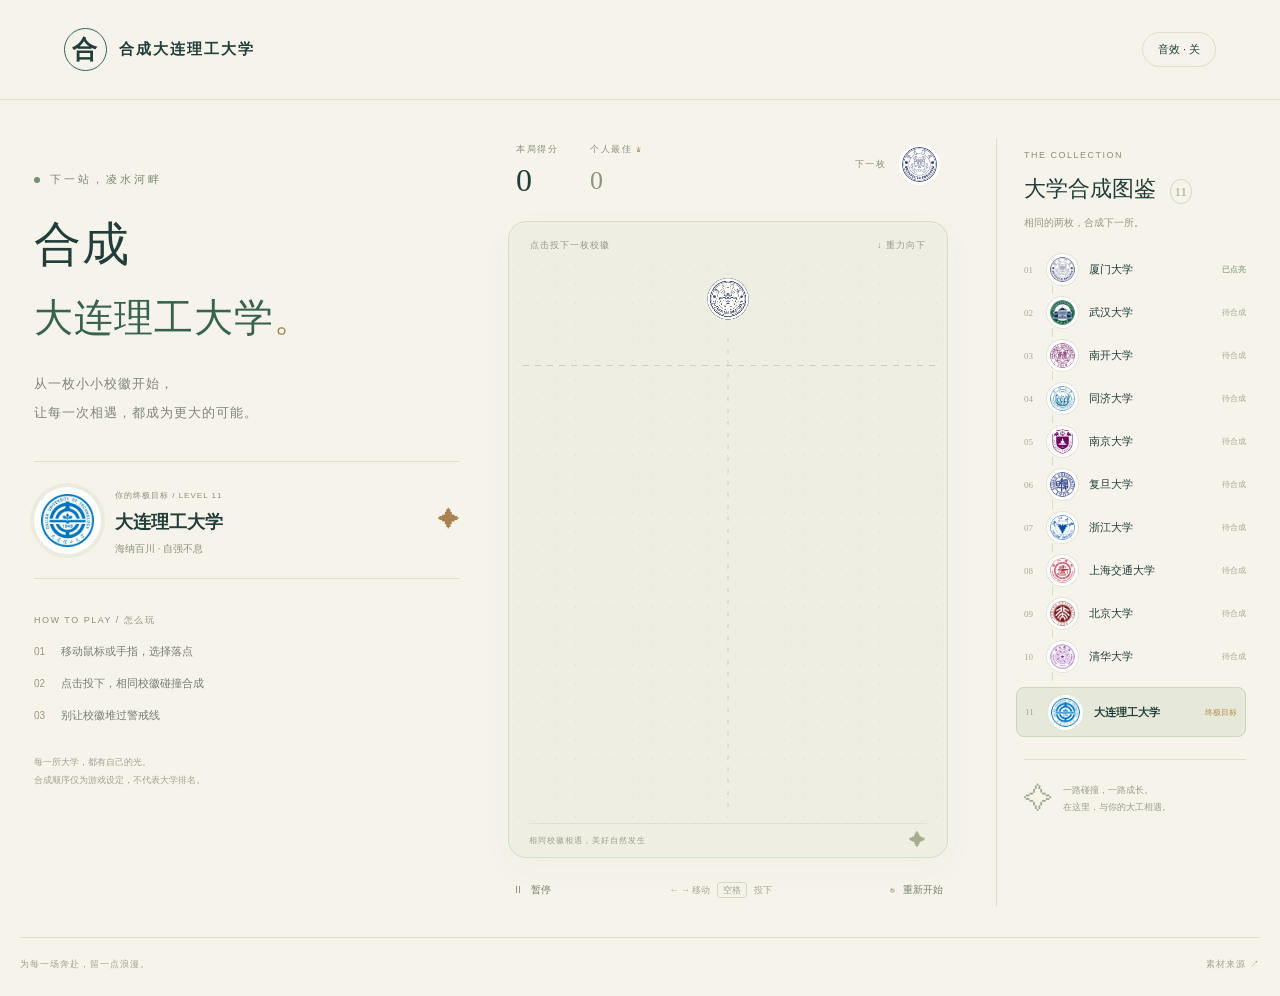
==== index.html @ e16953c5 "Publish high-resolution university merge game" ====
<!doctype html>
<html lang="zh-CN"><head><meta charset="UTF-8"><meta name="viewport" content="width=device-width,initial-scale=1,viewport-fit=cover"><meta name="theme-color" content="#f6f3eb"><title>合成大连理工大学</title><link rel="stylesheet" href="style.css"></head>
<body><header><a class="brand" href="./"><span class="brand-icon">合</span><span>合成大连理工大学</span></a><button id="sound" aria-label="切换音效">音效 · 关</button></header>
<main><section class="intro"><div class="eyebrow"><span></span> 下一站，凌水河畔</div><h1>合成<br><em>大连理工大学</em><span class="title-dot">。</span></h1><p class="lead">从一枚小小校徽开始，<br>让每一次相遇，都成为更大的可能。</p><div class="target"><div class="target-seal"><img src="assets/10.png" alt="大连理工大学校徽"></div><div><span class="micro">你的终极目标 / LEVEL 11</span><h2>大连理工大学</h2><p>海纳百川 · 自强不息</p></div><span class="star">✦</span></div><div class="instructions"><span class="micro">HOW TO PLAY / 怎么玩</span><p><b>01</b><span>移动鼠标或手指，选择落点</span></p><p><b>02</b><span>点击投下，相同校徽碰撞合成</span></p><p><b>03</b><span>别让校徽堆过警戒线</span></p></div><div class="note">每一所大学，都有自己的光。<br>合成顺序仅为游戏设定，不代表大学排名。</div></section>
<section class="game-column"><div class="scorebar"><div><span class="micro">本局得分</span><strong id="score">0</strong></div><div class="best"><span class="micro">个人最佳 <span>♛</span></span><strong id="best">0</strong></div><div class="next"><span class="micro">下一枚</span><img id="next" alt="下一枚校徽"></div></div><div class="board-wrap"><div class="board-label"><span id="status">点击投下一枚校徽</span><span>↓ 重力向下</span></div><div id="game" tabindex="0" role="application" aria-label="校徽合成游戏：左右方向键移动，空格投下，P暂停"></div><div id="overlay" class="overlay" hidden><div><span class="micro" id="overlay-tag">TAKE A BREAK</span><h2 id="overlay-title">休息一下</h2><p id="overlay-text">你的校徽正在原地等你。</p><button id="continue" class="primary">继续游戏 →</button><button id="over-restart">重新开始</button></div></div><div class="board-bottom"><span>相同校徽相遇，美好自然发生</span><span>✦</span></div></div><div class="controls"><button id="pause">Ⅱ <span>暂停</span></button><span class="keyboard">← → 移动 <kbd>空格</kbd> 投下</span><button id="restart">↻ <span>重新开始</span></button></div></section>
<aside class="collection"><div class="collection-head"><span class="micro">THE COLLECTION</span><h2>大学合成图鉴 <span>11</span></h2><p>相同的两枚，合成下一所。</p></div><ol id="levels"></ol><div class="collection-foot"><span>✧</span><p>一路碰撞，一路成长。<br>在这里，与你的大工相遇。</p></div></aside></main><footer><span>为每一场奔赴，留一点浪漫。</span><span><a href="credits.html" target="_blank">素材来源 ↗</a></span></footer><div id="toast" role="status"></div><script src="assets/phaser.min.js"></script><script src="game.js"></script></body></html>
---- style.css ----
@charset "UTF-8";
:root{--paper:#f6f3eb;--ink:#213e3a;--muted:#89918a;--green:#356554;--line:#dedfd3;--gold:#aa8150}*{box-sizing:border-box}body{margin:0;background:var(--paper);color:var(--ink);font-family:"Microsoft YaHei","PingFang SC",sans-serif}button,a{-webkit-tap-highlight-color:transparent}button{cursor:pointer;font:inherit;color:inherit;background:transparent;border:0}button:hover{color:#9b7041}button:focus-visible,a:focus-visible,#game:focus-visible{outline:2px solid var(--green);outline-offset:4px}header{max-width:1440px;margin:auto;height:100px;display:flex;align-items:center;justify-content:space-between;padding:0 5%;border-bottom:1px solid var(--line)}.brand{display:flex;align-items:center;gap:12px;color:inherit;text-decoration:none;font-size:15px;font-weight:700;letter-spacing:2px}.brand-icon{font-family:serif;font-size:25px;border:1px solid var(--green);border-radius:50%;width:43px;height:43px;display:grid;place-items:center}.brand small{display:block;font-size:8px;font-weight:400;letter-spacing:2px;margin-top:6px}.edition{font-size:11px;letter-spacing:2px;color:#7c8479}.edition i{display:inline-block;height:3px;width:3px;background:#a49a7e;margin:0 12px;border-radius:50%}#sound{font-size:11px;border:1px solid var(--line);border-radius:20px;padding:9px 15px}main{max-width:1340px;margin:38px auto 30px;display:grid;grid-template-columns:minmax(260px,1fr) minmax(370px,440px) 250px;gap:48px;padding:0 34px}.intro{padding-top:34px}.eyebrow{font-size:11px;letter-spacing:3px;color:#798675;display:flex;align-items:center;gap:10px}.eyebrow>span{width:6px;height:6px;background:#739173;border-radius:50%}h1{font-family:"STSong","SimSun",serif;font-weight:500;font-size:47px;line-height:1.5;letter-spacing:1px;margin:22px 0 20px;white-space:nowrap}h1 em{font-style:normal;color:#38634c;font-size:39px}.title-dot{color:var(--gold);font-size:36px}.lead{font-size:13px;line-height:2.2;color:#7e857a;letter-spacing:1px}.target{border-block:1px solid var(--line);display:flex;gap:14px;align-items:center;margin-top:34px;padding:22px 0}.target-seal{height:67px;width:67px;background:#fff;border-radius:50%;padding:7px;box-shadow:0 0 0 4px #edeade}.target img{width:100%;height:100%;object-fit:contain}.micro{font-size:9px;letter-spacing:1.5px;color:#889080}.target .micro{font-size:8px;letter-spacing:1px}.target h2{font-family:SimSun,serif;font-size:18px;margin:8px 0}.target p{font-size:10px;color:#89917d;margin:0}.star{color:var(--gold);font-size:22px;margin-left:auto}.instructions{margin-top:30px}.instructions p{display:flex;gap:16px;align-items:center;font-size:11px;color:#777f74;margin:17px 0}.instructions b{font-size:10px;color:#a39a80;font-weight:400}.note{font-size:9px;line-height:2;color:#a0a295;margin-top:30px}.game-column{min-width:0}.scorebar{height:83px;display:flex;align-items:flex-start;padding:0 8px;gap:32px}.scorebar strong{display:block;font-size:32px;font-family:Georgia,serif;font-weight:400;line-height:1.5}.scorebar .best strong{color:#8d9685;font-size:26px;padding-top:5px}.scorebar .best .micro span{color:#b89b63}.next{display:flex;align-items:center;gap:13px;margin-left:auto;padding-top:6px}.next img{width:41px;height:41px;border-radius:50%;background:white;padding:3px}.board-wrap{position:relative;background:#efeee3;border:1px solid #d7dccc;border-radius:18px;box-shadow:0 10px 35px #3c513b08;overflow:hidden}.board-label{display:flex;justify-content:space-between;padding:17px 21px 4px;font-size:9px;color:#959b8a;letter-spacing:1px}#game{width:100%;aspect-ratio:440/570;touch-action:none;background-image:radial-gradient(#bdc7ae60 .7px,transparent .7px);background-size:19px 19px}#game canvas{display:block;width:100%!important;height:100%!important}.board-bottom{height:34px;border-top:1px solid #dfe2d3;display:flex;justify-content:space-between;align-items:center;margin:0 20px;font-size:8px;letter-spacing:1px;color:#98a08b}.board-bottom>span:last-child{font-size:17px;color:#a6ac8e}.controls{display:flex;align-items:center;justify-content:space-between;margin-top:15px;font-size:10px;color:#77816f}.controls button{padding:10px 5px}.controls button>span{margin-left:5px}.keyboard{font-size:9px;color:#a1a692}kbd{font:inherit;border:1px solid #d4d9cb;padding:2px 5px;border-radius:3px;margin:0 4px}.collection{border-left:1px solid var(--line);padding-left:27px;padding-top:6px}.collection-head h2{font-family:SimSun,serif;font-size:22px;font-weight:400;margin:12px 0}.collection-head h2>span{font-family:Georgia,serif;font-size:13px;color:#9fa48f;border:1px solid #d7dacd;border-radius:50%;padding:4px;margin-left:8px}.collection-head p{font-size:10px;color:#919986;margin:0 0 18px}ol{list-style:none;margin:0;padding:0}.level{display:flex;align-items:center;gap:11px;height:43px;position:relative}.level:after{content:"";position:absolute;left:28px;top:37px;width:1px;height:9px;background:#d8ddcf}.level:last-child:after{display:none}.level img{height:31px;width:31px;object-fit:contain;border-radius:50%;padding:3px;background:#fff;box-shadow:0 0 0 1px #e2e4d7}.level .number{font-family:Georgia,serif;font-size:9px;color:#a6ac9b;width:12px}.level .school{font-size:11px;flex:1}.level .badge{font-size:8px;color:#a4aa99}.level.unlocked .badge{color:#6b8d65}.level.final{margin-top:9px;background:#e6e9d9;border:1px solid #cdd4bc;border-radius:8px;height:50px;padding:0 8px;margin-left:-8px}.level.final .school{font-weight:700;font-size:11px}.level.final img{height:35px;width:35px}.level.final .badge{color:#b2914e}.collection-foot{border-top:1px solid var(--line);display:flex;align-items:center;gap:10px;margin-top:22px;padding-top:13px}.collection-foot>span{font-size:29px;color:#9fa98d}.collection-foot p{font-size:9px;color:#9aa18d;line-height:1.9}footer{display:flex;justify-content:space-between;max-width:1240px;margin:20px auto 0;padding:20px 0 25px;border-top:1px solid var(--line);font-size:9px;letter-spacing:1px;color:#a0a492}footer a{color:inherit;margin-left:15px;text-decoration:none}.overlay{position:absolute;inset:0;background:#f4f3eadd;backdrop-filter:blur(6px);z-index:3;display:grid;place-items:center;text-align:center;padding:22px}.overlay[hidden]{display:none}.overlay h2{font-family:SimSun,serif;font-size:29px;font-weight:400}.overlay p{font-size:12px;color:#7f8c76;line-height:2;max-width:270px}.overlay button{display:block;margin:15px auto;font-size:12px;padding:12px 24px}.primary{background:var(--green);color:white;border-radius:6px}.primary:hover{color:white;background:#244f3f}#toast{position:fixed;bottom:32px;left:50%;transform:translate(-50%,20px);padding:12px 22px;background:#234c3fed;color:white;border-radius:30px;font-size:12px;opacity:0;transition:.25s;pointer-events:none;z-index:5}#toast.show{opacity:1;transform:translate(-50%,0)}@media(min-width:1500px){main{margin-top:55px}}@media(max-width:1150px){main{gap:26px;grid-template-columns:1fr minmax(350px,420px) 205px;padding:0 25px}.collection{padding-left:18px}h1{font-size:39px}h1 em{font-size:31px}.target{gap:10px}.target .micro{font-size:7px}.target-seal{width:52px;height:52px}.star{display:none}footer{margin-inline:25px}}@media(max-width:940px){main{grid-template-columns:minmax(240px,1fr) minmax(340px,440px);max-width:850px}.collection{grid-column:1/-1;border-left:0;border-top:1px solid var(--line);padding:25px 0}.collection ol{display:flex;flex-wrap:wrap;gap:10px}.level{width:calc(25% - 10px)}.level:after{display:none}.level.final{margin:0;width:calc(50% - 10px)}.collection-foot{display:none}}@media(max-width:640px){header{height:73px;padding:0 20px}.brand{font-size:12px}.brand small{font-size:6px}.brand-icon{width:34px;height:34px;font-size:20px}.edition{display:none}main{display:flex;flex-direction:column;margin:21px auto;padding:0 18px;gap:26px;max-width:460px}.intro{padding-top:0}.eyebrow{font-size:9px}.intro h1{font-size:28px;line-height:1.5;margin:10px 0 4px}.intro h1 br{display:none}.intro h1 em{font-size:28px}.title-dot{font-size:24px}.lead,.target,.instructions,.note{display:none}.scorebar{height:72px}.board-label{padding-top:13px}#game{aspect-ratio:440/570}.collection{padding-top:22px}.collection-head h2{font-size:21px}.level{width:calc(50% - 6px)}.level.final{width:100%;margin-top:2px}.keyboard{display:none}footer{margin:0 18px;line-height:2;gap:15px;font-size:8px}.controls{margin-top:5px}#toast{width:max-content;max-width:90%;bottom:22px}}
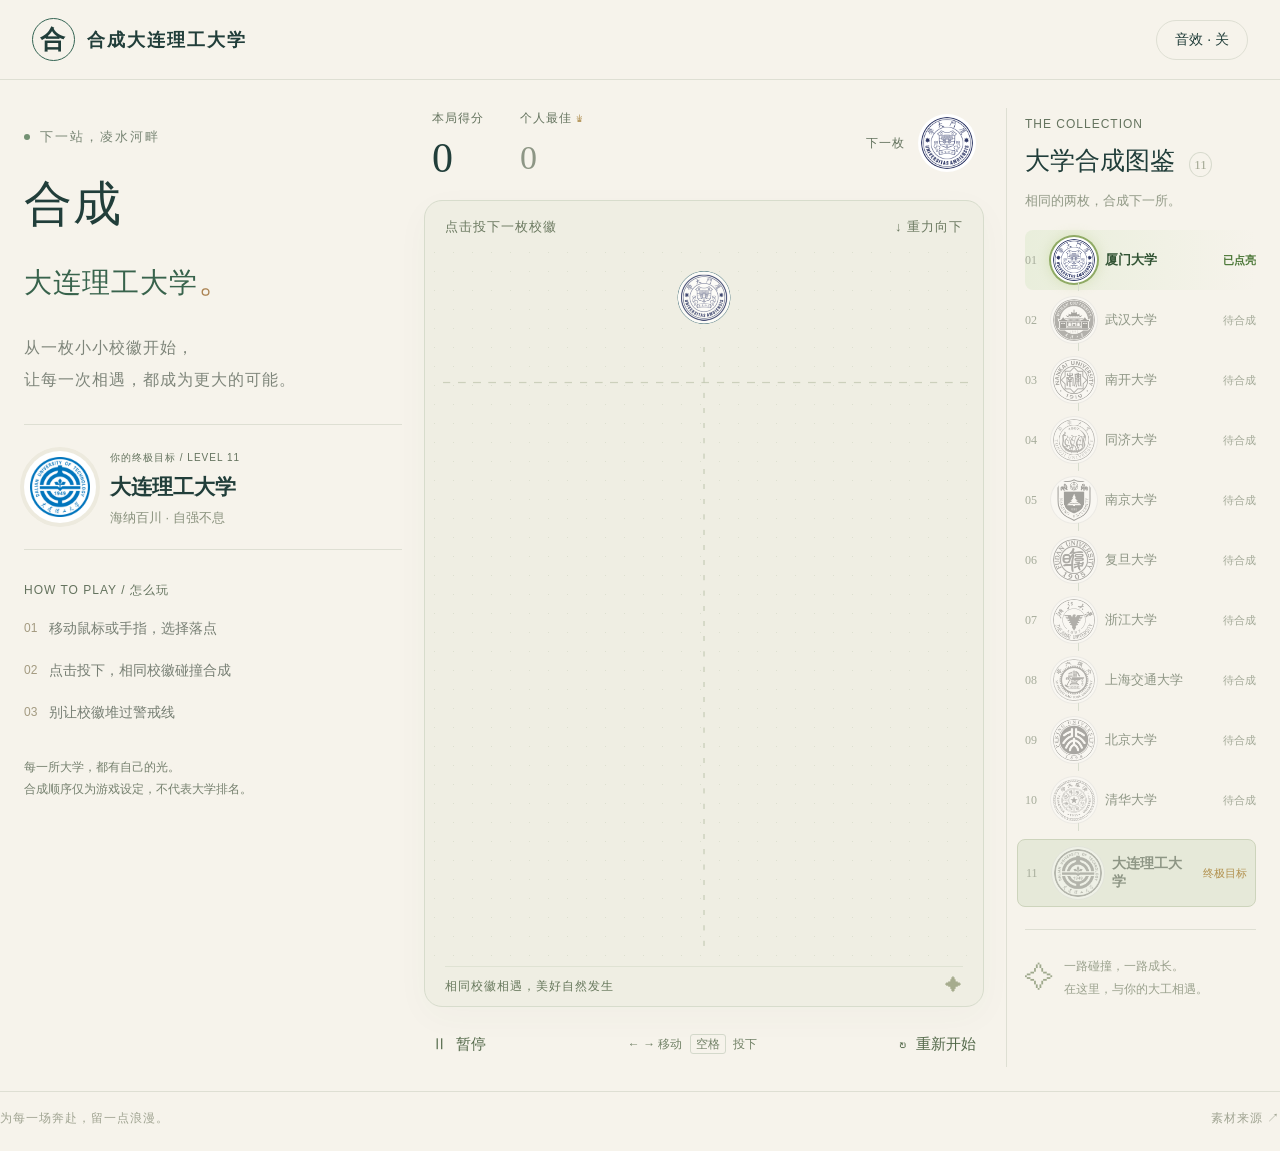
==== commit 0d827a47: "Publish high-resolution university merge game" ====
--- a/index.html
+++ b/index.html
@@ -1,6 +1,6 @@
 <!doctype html>
-<html lang="zh-CN"><head><meta charset="UTF-8"><meta name="viewport" content="width=device-width,initial-scale=1,viewport-fit=cover"><meta name="theme-color" content="#f6f3eb"><title>合成大连理工大学</title><link rel="stylesheet" href="style.css"></head>
+<html lang="zh-CN"><head><meta charset="UTF-8"><meta name="viewport" content="width=device-width,initial-scale=1,viewport-fit=cover"><meta name="theme-color" content="#f6f3eb"><title>合成大连理工大学</title><link rel="stylesheet" href="style.css?v=mobile-2"></head>
 <body><header><a class="brand" href="./"><span class="brand-icon">合</span><span>合成大连理工大学</span></a><button id="sound" aria-label="切换音效">音效 · 关</button></header>
-<main><section class="intro"><div class="eyebrow"><span></span> 下一站，凌水河畔</div><h1>合成<br><em>大连理工大学</em><span class="title-dot">。</span></h1><p class="lead">从一枚小小校徽开始，<br>让每一次相遇，都成为更大的可能。</p><div class="target"><div class="target-seal"><img src="assets/10.png" alt="大连理工大学校徽"></div><div><span class="micro">你的终极目标 / LEVEL 11</span><h2>大连理工大学</h2><p>海纳百川 · 自强不息</p></div><span class="star">✦</span></div><div class="instructions"><span class="micro">HOW TO PLAY / 怎么玩</span><p><b>01</b><span>移动鼠标或手指，选择落点</span></p><p><b>02</b><span>点击投下，相同校徽碰撞合成</span></p><p><b>03</b><span>别让校徽堆过警戒线</span></p></div><div class="note">每一所大学，都有自己的光。<br>合成顺序仅为游戏设定，不代表大学排名。</div></section>
+<main><section class="intro"><div class="eyebrow"><span></span> 下一站，凌水河畔</div><h1>合成<br><em>大连理工大学</em><span class="title-dot">。</span></h1><p class="lead">从一枚小小校徽开始，<br>让每一次相遇，都成为更大的可能。</p><div class="target"><div class="target-seal"><img src="assets/icons/10.webp" alt="大连理工大学校徽"></div><div><span class="micro">你的终极目标 / LEVEL 11</span><h2>大连理工大学</h2><p>海纳百川 · 自强不息</p></div><span class="star">✦</span></div><div class="instructions"><span class="micro">HOW TO PLAY / 怎么玩</span><p><b>01</b><span>移动鼠标或手指，选择落点</span></p><p><b>02</b><span>点击投下，相同校徽碰撞合成</span></p><p><b>03</b><span>别让校徽堆过警戒线</span></p></div><div class="note">每一所大学，都有自己的光。<br>合成顺序仅为游戏设定，不代表大学排名。</div></section>
 <section class="game-column"><div class="scorebar"><div><span class="micro">本局得分</span><strong id="score">0</strong></div><div class="best"><span class="micro">个人最佳 <span>♛</span></span><strong id="best">0</strong></div><div class="next"><span class="micro">下一枚</span><img id="next" alt="下一枚校徽"></div></div><div class="board-wrap"><div class="board-label"><span id="status">点击投下一枚校徽</span><span>↓ 重力向下</span></div><div id="game" tabindex="0" role="application" aria-label="校徽合成游戏：左右方向键移动，空格投下，P暂停"></div><div id="overlay" class="overlay" hidden><div><span class="micro" id="overlay-tag">TAKE A BREAK</span><h2 id="overlay-title">休息一下</h2><p id="overlay-text">你的校徽正在原地等你。</p><button id="continue" class="primary">继续游戏 →</button><button id="over-restart">重新开始</button></div></div><div class="board-bottom"><span>相同校徽相遇，美好自然发生</span><span>✦</span></div></div><div class="controls"><button id="pause">Ⅱ <span>暂停</span></button><span class="keyboard">← → 移动 <kbd>空格</kbd> 投下</span><button id="restart">↻ <span>重新开始</span></button></div></section>
-<aside class="collection"><div class="collection-head"><span class="micro">THE COLLECTION</span><h2>大学合成图鉴 <span>11</span></h2><p>相同的两枚，合成下一所。</p></div><ol id="levels"></ol><div class="collection-foot"><span>✧</span><p>一路碰撞，一路成长。<br>在这里，与你的大工相遇。</p></div></aside></main><footer><span>为每一场奔赴，留一点浪漫。</span><span><a href="credits.html" target="_blank">素材来源 ↗</a></span></footer><div id="toast" role="status"></div><script src="assets/phaser.min.js"></script><script src="game.js"></script></body></html>
+<aside class="collection"><div class="collection-head"><span class="micro">THE COLLECTION</span><h2>大学合成图鉴 <span>11</span></h2><p>相同的两枚，合成下一所。</p></div><ol id="levels"></ol><div class="collection-foot"><span>✧</span><p>一路碰撞，一路成长。<br>在这里，与你的大工相遇。</p></div></aside></main><footer><span>为每一场奔赴，留一点浪漫。</span><span><a href="credits.html" target="_blank">素材来源 ↗</a></span></footer><div id="toast" role="status"></div><script src="assets/phaser.min.js"></script><script src="platform.js?v=mobile-2"></script><script src="game.js?v=mobile-2"></script></body></html>
--- a/style.css
+++ b/style.css
@@ -1,2 +1,65 @@
 @charset "UTF-8";
 :root{--paper:#f6f3eb;--ink:#213e3a;--muted:#89918a;--green:#356554;--line:#dedfd3;--gold:#aa8150}*{box-sizing:border-box}body{margin:0;background:var(--paper);color:var(--ink);font-family:"Microsoft YaHei","PingFang SC",sans-serif}button,a{-webkit-tap-highlight-color:transparent}button{cursor:pointer;font:inherit;color:inherit;background:transparent;border:0}button:hover{color:#9b7041}button:focus-visible,a:focus-visible,#game:focus-visible{outline:2px solid var(--green);outline-offset:4px}header{max-width:1440px;margin:auto;height:100px;display:flex;align-items:center;justify-content:space-between;padding:0 5%;border-bottom:1px solid var(--line)}.brand{display:flex;align-items:center;gap:12px;color:inherit;text-decoration:none;font-size:15px;font-weight:700;letter-spacing:2px}.brand-icon{font-family:serif;font-size:25px;border:1px solid var(--green);border-radius:50%;width:43px;height:43px;display:grid;place-items:center}.brand small{display:block;font-size:8px;font-weight:400;letter-spacing:2px;margin-top:6px}.edition{font-size:11px;letter-spacing:2px;color:#7c8479}.edition i{display:inline-block;height:3px;width:3px;background:#a49a7e;margin:0 12px;border-radius:50%}#sound{font-size:11px;border:1px solid var(--line);border-radius:20px;padding:9px 15px}main{max-width:1340px;margin:38px auto 30px;display:grid;grid-template-columns:minmax(260px,1fr) minmax(370px,440px) 250px;gap:48px;padding:0 34px}.intro{padding-top:34px}.eyebrow{font-size:11px;letter-spacing:3px;color:#798675;display:flex;align-items:center;gap:10px}.eyebrow>span{width:6px;height:6px;background:#739173;border-radius:50%}h1{font-family:"STSong","SimSun",serif;font-weight:500;font-size:47px;line-height:1.5;letter-spacing:1px;margin:22px 0 20px;white-space:nowrap}h1 em{font-style:normal;color:#38634c;font-size:39px}.title-dot{color:var(--gold);font-size:36px}.lead{font-size:13px;line-height:2.2;color:#7e857a;letter-spacing:1px}.target{border-block:1px solid var(--line);display:flex;gap:14px;align-items:center;margin-top:34px;padding:22px 0}.target-seal{height:67px;width:67px;background:#fff;border-radius:50%;padding:7px;box-shadow:0 0 0 4px #edeade}.target img{width:100%;height:100%;object-fit:contain}.micro{font-size:9px;letter-spacing:1.5px;color:#889080}.target .micro{font-size:8px;letter-spacing:1px}.target h2{font-family:SimSun,serif;font-size:18px;margin:8px 0}.target p{font-size:10px;color:#89917d;margin:0}.star{color:var(--gold);font-size:22px;margin-left:auto}.instructions{margin-top:30px}.instructions p{display:flex;gap:16px;align-items:center;font-size:11px;color:#777f74;margin:17px 0}.instructions b{font-size:10px;color:#a39a80;font-weight:400}.note{font-size:9px;line-height:2;color:#a0a295;margin-top:30px}.game-column{min-width:0}.scorebar{height:83px;display:flex;align-items:flex-start;padding:0 8px;gap:32px}.scorebar strong{display:block;font-size:32px;font-family:Georgia,serif;font-weight:400;line-height:1.5}.scorebar .best strong{color:#8d9685;font-size:26px;padding-top:5px}.scorebar .best .micro span{color:#b89b63}.next{display:flex;align-items:center;gap:13px;margin-left:auto;padding-top:6px}.next img{width:41px;height:41px;border-radius:50%;background:white;padding:3px}.board-wrap{position:relative;background:#efeee3;border:1px solid #d7dccc;border-radius:18px;box-shadow:0 10px 35px #3c513b08;overflow:hidden}.board-label{display:flex;justify-content:space-between;padding:17px 21px 4px;font-size:9px;color:#959b8a;letter-spacing:1px}#game{width:100%;aspect-ratio:440/570;touch-action:none;background-image:radial-gradient(#bdc7ae60 .7px,transparent .7px);background-size:19px 19px}#game canvas{display:block;width:100%!important;height:100%!important}.board-bottom{height:34px;border-top:1px solid #dfe2d3;display:flex;justify-content:space-between;align-items:center;margin:0 20px;font-size:8px;letter-spacing:1px;color:#98a08b}.board-bottom>span:last-child{font-size:17px;color:#a6ac8e}.controls{display:flex;align-items:center;justify-content:space-between;margin-top:15px;font-size:10px;color:#77816f}.controls button{padding:10px 5px}.controls button>span{margin-left:5px}.keyboard{font-size:9px;color:#a1a692}kbd{font:inherit;border:1px solid #d4d9cb;padding:2px 5px;border-radius:3px;margin:0 4px}.collection{border-left:1px solid var(--line);padding-left:27px;padding-top:6px}.collection-head h2{font-family:SimSun,serif;font-size:22px;font-weight:400;margin:12px 0}.collection-head h2>span{font-family:Georgia,serif;font-size:13px;color:#9fa48f;border:1px solid #d7dacd;border-radius:50%;padding:4px;margin-left:8px}.collection-head p{font-size:10px;color:#919986;margin:0 0 18px}ol{list-style:none;margin:0;padding:0}.level{display:flex;align-items:center;gap:11px;height:43px;position:relative}.level:after{content:"";position:absolute;left:28px;top:37px;width:1px;height:9px;background:#d8ddcf}.level:last-child:after{display:none}.level img{height:31px;width:31px;object-fit:contain;border-radius:50%;padding:3px;background:#fff;box-shadow:0 0 0 1px #e2e4d7}.level .number{font-family:Georgia,serif;font-size:9px;color:#a6ac9b;width:12px}.level .school{font-size:11px;flex:1}.level .badge{font-size:8px;color:#a4aa99}.level.unlocked .badge{color:#6b8d65}.level.final{margin-top:9px;background:#e6e9d9;border:1px solid #cdd4bc;border-radius:8px;height:50px;padding:0 8px;margin-left:-8px}.level.final .school{font-weight:700;font-size:11px}.level.final img{height:35px;width:35px}.level.final .badge{color:#b2914e}.collection-foot{border-top:1px solid var(--line);display:flex;align-items:center;gap:10px;margin-top:22px;padding-top:13px}.collection-foot>span{font-size:29px;color:#9fa98d}.collection-foot p{font-size:9px;color:#9aa18d;line-height:1.9}footer{display:flex;justify-content:space-between;max-width:1240px;margin:20px auto 0;padding:20px 0 25px;border-top:1px solid var(--line);font-size:9px;letter-spacing:1px;color:#a0a492}footer a{color:inherit;margin-left:15px;text-decoration:none}.overlay{position:absolute;inset:0;background:#f4f3eadd;backdrop-filter:blur(6px);z-index:3;display:grid;place-items:center;text-align:center;padding:22px}.overlay[hidden]{display:none}.overlay h2{font-family:SimSun,serif;font-size:29px;font-weight:400}.overlay p{font-size:12px;color:#7f8c76;line-height:2;max-width:270px}.overlay button{display:block;margin:15px auto;font-size:12px;padding:12px 24px}.primary{background:var(--green);color:white;border-radius:6px}.primary:hover{color:white;background:#244f3f}#toast{position:fixed;bottom:32px;left:50%;transform:translate(-50%,20px);padding:12px 22px;background:#234c3fed;color:white;border-radius:30px;font-size:12px;opacity:0;transition:.25s;pointer-events:none;z-index:5}#toast.show{opacity:1;transform:translate(-50%,0)}@media(min-width:1500px){main{margin-top:55px}}@media(max-width:1150px){main{gap:26px;grid-template-columns:1fr minmax(350px,420px) 205px;padding:0 25px}.collection{padding-left:18px}h1{font-size:39px}h1 em{font-size:31px}.target{gap:10px}.target .micro{font-size:7px}.target-seal{width:52px;height:52px}.star{display:none}footer{margin-inline:25px}}@media(max-width:940px){main{grid-template-columns:minmax(240px,1fr) minmax(340px,440px);max-width:850px}.collection{grid-column:1/-1;border-left:0;border-top:1px solid var(--line);padding:25px 0}.collection ol{display:flex;flex-wrap:wrap;gap:10px}.level{width:calc(25% - 10px)}.level:after{display:none}.level.final{margin:0;width:calc(50% - 10px)}.collection-foot{display:none}}@media(max-width:640px){header{height:73px;padding:0 20px}.brand{font-size:12px}.brand small{font-size:6px}.brand-icon{width:34px;height:34px;font-size:20px}.edition{display:none}main{display:flex;flex-direction:column;margin:21px auto;padding:0 18px;gap:26px;max-width:460px}.intro{padding-top:0}.eyebrow{font-size:9px}.intro h1{font-size:28px;line-height:1.5;margin:10px 0 4px}.intro h1 br{display:none}.intro h1 em{font-size:28px}.title-dot{font-size:24px}.lead,.target,.instructions,.note{display:none}.scorebar{height:72px}.board-label{padding-top:13px}#game{aspect-ratio:440/570}.collection{padding-top:22px}.collection-head h2{font-size:21px}.level{width:calc(50% - 6px)}.level.final{width:100%;margin-top:2px}.keyboard{display:none}footer{margin:0 18px;line-height:2;gap:15px;font-size:8px}.controls{margin-top:5px}#toast{width:max-content;max-width:90%;bottom:22px}}
+
+/* Larger, more legible game UI. Physics remains in the same logical coordinates. */
+header{max-width:1640px;height:80px;padding:0 32px}
+.brand{font-size:18px}#sound{font-size:14px;padding:10px 18px}
+main{max-width:1640px;margin:28px auto 24px;padding:0 32px;gap:32px;grid-template-columns:minmax(230px,1fr) minmax(480px,640px) minmax(260px,300px)}
+.intro{padding-top:20px}.eyebrow{font-size:13px;letter-spacing:2px}
+h1{font-size:48px;line-height:1.5}h1 em{font-size:clamp(28px,2.7vw,42px)}
+.lead{font-size:16px;line-height:2}.micro{font-size:12px;letter-spacing:1px;color:#64735e}
+.target{gap:14px;margin-top:28px}.target-seal{width:88px;height:88px;min-width:72px;padding:6px}.target h2{font-size:21px}.target .micro{font-size:10px}.target p{font-size:13px}.star{display:none}
+.instructions p{font-size:14px;line-height:1.8;gap:12px}.instructions b{font-size:12px}.note{font-size:12px;line-height:1.9;color:#75806e}
+.scorebar{height:92px;gap:36px}.scorebar strong{font-size:42px}.scorebar .best strong{font-size:34px}.next img{width:58px;height:58px;padding:3px}
+.board-label{font-size:13px;padding:17px 20px 7px;color:#6c7a61}.board-bottom{font-size:12px;height:40px;color:#68795d}
+.controls{font-size:15px;color:#526849}.controls button{padding:13px 8px}.keyboard{font-size:12px;color:#728267}
+.collection{padding-left:24px}.collection-head h2{font-size:25px}.collection-head p{font-size:13px;line-height:1.8}
+.level{height:60px;gap:12px}.level img{width:46px;height:46px;padding:2px;flex-shrink:0}.level .school{font-size:14px}.level .number{font-size:12px;width:18px}.level .badge{font-size:11px;white-space:nowrap}.level:after{left:53px;top:53px;height:8px}
+.level.final{height:68px}.level.final img{width:52px;height:52px}.level.final .school{font-size:14px}.collection-foot p{font-size:12px}
+footer{max-width:1576px;margin-inline:auto;font-size:12px;padding:18px 0 24px}.overlay h2{font-size:34px}.overlay p{font-size:16px;max-width:350px}.overlay button{font-size:16px}.overlay .micro{font-size:12px}
+@media(min-width:1600px){main{gap:40px;padding-inline:40px}h1 em{font-size:43px}}
+@media(min-width:1100px) and (max-width:1290px){main{padding-inline:24px;gap:22px;grid-template-columns:minmax(215px,1fr) minmax(460px,560px) 250px}.collection{padding-left:18px}.target{flex-wrap:wrap}.target-seal{width:72px;height:72px}h1 em{font-size:28px}.level .school{font-size:13px}.level{gap:8px}}
+@media(min-width:641px) and (max-width:1099px){main{max-width:980px;padding:0 26px;grid-template-columns:minmax(360px,640px) 260px;gap:24px}.intro{grid-column:1/-1;padding:0}.intro h1{font-size:32px;margin:8px 0}.intro h1 br{display:none}.intro h1 em{font-size:32px}.intro .lead,.intro .target,.intro .instructions,.intro .note{display:none}.collection{grid-column:auto;border-top:0;border-left:1px solid var(--line);padding:8px 0 0 20px}.collection ol{display:block}.level,.level.final{width:100%}.level:after{display:block}.collection-foot{display:flex}.scorebar{height:82px}}
+@media(min-width:641px) and (max-width:800px){main{max-width:670px;display:flex;flex-direction:column;padding:0 24px}.collection{border-left:0;border-top:1px solid var(--line);padding:24px 0}.collection ol{display:grid;grid-template-columns:1fr 1fr;gap:4px 22px}.level:after{display:none}.level.final{grid-column:1/-1}.game-column{width:100%}}
+@media(max-width:640px){header{height:70px;padding:0 18px}.brand{font-size:15px;letter-spacing:0}#sound{font-size:12px;padding:8px 12px}main{display:flex;max-width:520px;padding:0 14px;margin-top:20px;gap:24px}.intro{padding:0}.intro h1,.intro h1 em{font-size:27px}.eyebrow{font-size:11px}.scorebar{height:82px;gap:26px}.micro{font-size:11px}.scorebar strong{font-size:37px}.scorebar .best strong{font-size:30px}.next{gap:10px}.next img{width:48px;height:48px}.board-label{font-size:11px;padding:15px 15px 7px}.board-bottom{font-size:10px;margin:0 14px;height:34px}.controls{font-size:14px}.collection{padding:22px 0 0}.collection ol{display:grid;grid-template-columns:1fr 1fr;gap:2px 16px}.level{width:100%;height:58px;gap:8px}.level img{width:43px;height:43px}.level .school{font-size:12px}.level .number{font-size:10px;width:14px}.level .badge{display:none}.level.final{grid-column:1/-1;width:100%;margin:5px 0 0}.level.final .badge{display:block}.level:after{display:none}.collection-foot{display:none}footer{margin:0 18px;font-size:10px}.overlay h2{font-size:28px}.overlay p{font-size:14px}}
+
+/* Collection discovery: locked seals are grey; unlocked seals stay in full colour. */
+.level img{transition:filter .35s ease,opacity .35s ease,box-shadow .35s ease}
+.level:not(.unlocked) img{filter:grayscale(1);opacity:.38;box-shadow:0 0 0 1px #d9ddcf}
+.level:not(.unlocked) .school{color:#8e9685}
+.level.unlocked{border-radius:8px;background:linear-gradient(90deg,#dce9cc80,transparent)}
+.level.unlocked img{filter:none;opacity:1;box-shadow:0 0 0 2px #8faa65,0 0 14px #a9c76b70;animation:seal-unlock .75s ease-out}
+.level.unlocked .school{color:#315333;font-weight:600}
+.level.unlocked .badge{color:#4c7838;font-weight:600}
+.level.final.unlocked{background:#e5eccf;border-color:#a6b46e}
+.level.final.unlocked img{box-shadow:0 0 0 2px #bd9c40,0 0 20px #d9ba5d90}
+@keyframes seal-unlock{0%{transform:scale(.88);filter:grayscale(1);box-shadow:0 0 0 1px #d9ddcf}45%{transform:scale(1.16);filter:none;box-shadow:0 0 0 5px #a7c76c60,0 0 24px #a7c76caa}100%{transform:scale(1)}}
+@media(prefers-reduced-motion:reduce){.level img{transition:none}.level.unlocked img{animation:none}}
+
+/* Padding ratio fallback also supports older embedded browser engines. */
+#game{position:relative;height:0;aspect-ratio:auto;padding-bottom:129.545455%}
+#game canvas{position:absolute;inset:0}
+.mobile-device header{height:58px;padding-inline:14px;padding-top:env(safe-area-inset-top,0px)}
+.mobile-device main{display:flex;flex-direction:column;max-width:680px;margin:8px auto 20px;padding:0 12px;gap:18px}
+.mobile-device .intro{display:none}
+.mobile-device .game-column{width:100%;max-width:var(--mobile-board-width,100%);align-self:center}
+.mobile-device .scorebar{height:64px;gap:20px;align-items:flex-start}
+.mobile-device .scorebar strong{font-size:30px;line-height:1.3}.mobile-device .scorebar .best strong{font-size:26px;padding-top:1px}
+.mobile-device .next{padding-top:0;gap:8px}.mobile-device .next img{width:43px;height:43px}
+.mobile-device .board-label{font-size:10px;padding:10px 12px 6px}
+.mobile-device .board-bottom{display:none}
+.mobile-device .board-wrap{border-radius:12px;box-shadow:none}
+.mobile-device .controls{margin-top:3px;font-size:13px}.mobile-device .controls button{min-height:44px;padding:10px}
+.mobile-device .keyboard{display:none}
+.mobile-device .collection{width:100%;border-left:0;border-top:1px solid var(--line);padding:18px 0 0;grid-column:auto}
+.mobile-device .collection ol{display:grid;grid-template-columns:1fr 1fr;gap:2px 12px}
+.mobile-device .level{width:100%;height:56px;gap:8px}.mobile-device .level:after{display:none}
+.mobile-device .level .school{font-size:12px}.mobile-device .level .badge{display:none}.mobile-device .level.final .badge{display:block}
+.mobile-device .level img{width:42px;height:42px;transition:none}
+.mobile-device .level.unlocked img{animation:mobile-unlock .35s ease-out;box-shadow:0 0 0 2px #8faa65}
+.mobile-device .level.final{grid-column:1/-1;margin:4px 0 0}.mobile-device .level.final img{box-shadow:0 0 0 2px #bd9c40}
+.mobile-device .collection-foot{display:none}.mobile-device footer{padding-bottom:max(18px,env(safe-area-inset-bottom,0px))}
+.mobile-device .overlay{backdrop-filter:none;-webkit-backdrop-filter:none;background:#f4f3eaf5}
+.mobile-device .overlay h2{font-size:26px}.mobile-device .overlay p{font-size:14px}.mobile-device .overlay button{min-height:44px}
+@keyframes mobile-unlock{from{transform:scale(.9)}to{transform:scale(1)}}
+@media(prefers-reduced-motion:reduce){.mobile-device .level.unlocked img{animation:none}}
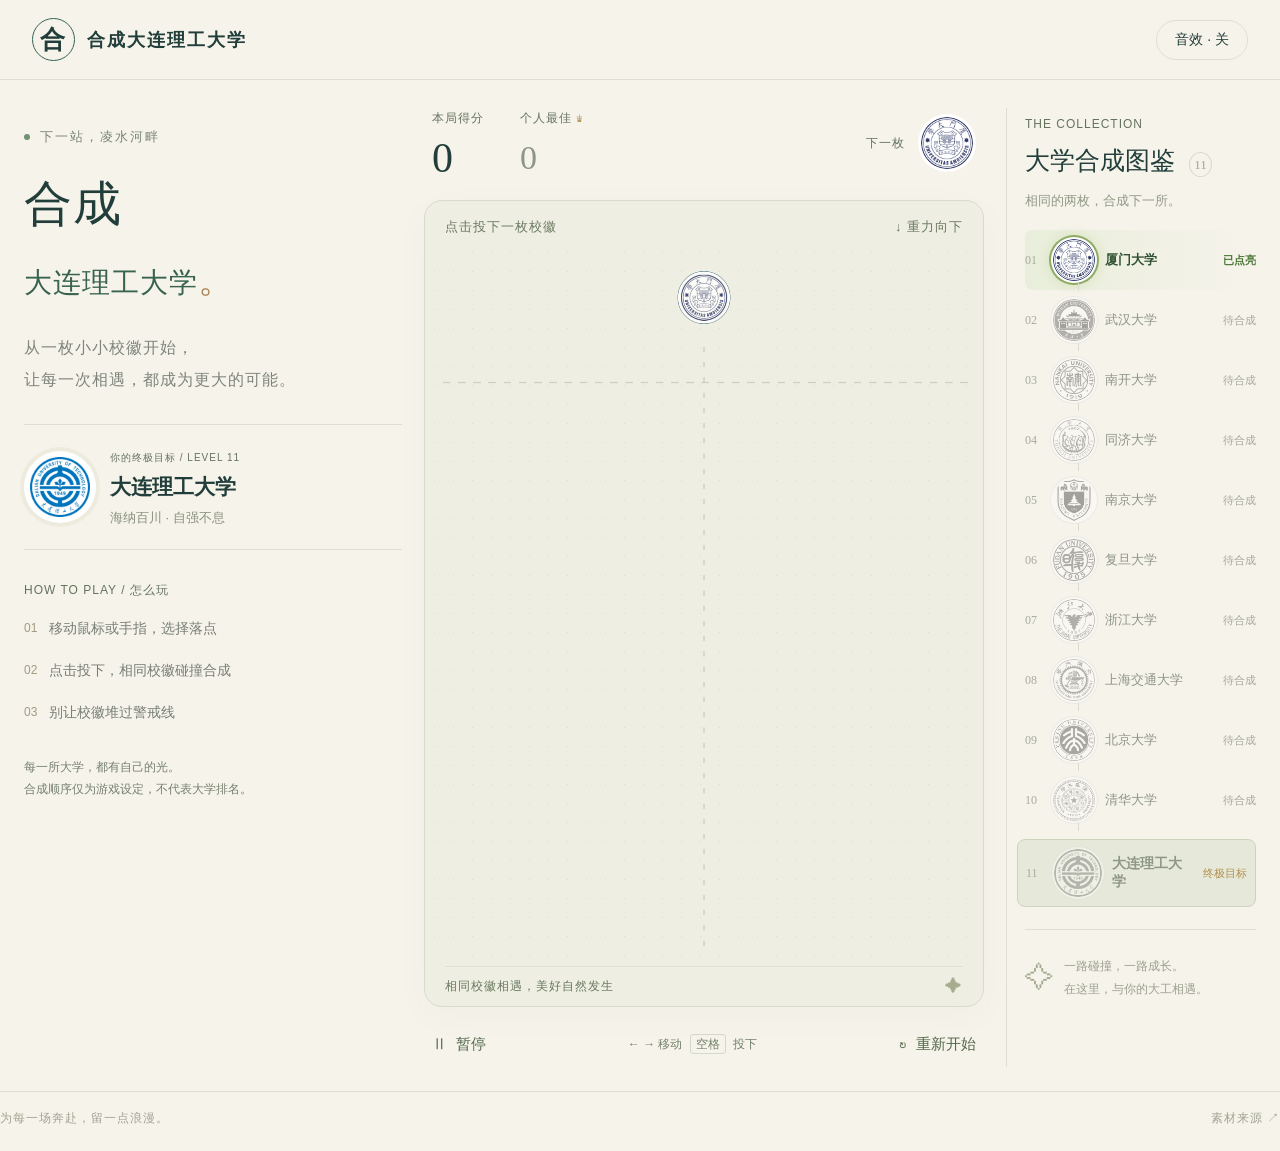
==== commit 4ceda0ee: "Publish high-resolution university merge game" ====
--- a/index.html
+++ b/index.html
@@ -1,6 +1,6 @@
 <!doctype html>
-<html lang="zh-CN"><head><meta charset="UTF-8"><meta name="viewport" content="width=device-width,initial-scale=1,viewport-fit=cover"><meta name="theme-color" content="#f6f3eb"><title>合成大连理工大学</title><link rel="stylesheet" href="style.css?v=mobile-2"></head>
+<html lang="zh-CN"><head><meta charset="UTF-8"><meta name="viewport" content="width=device-width,initial-scale=1,viewport-fit=cover"><meta name="theme-color" content="#f6f3eb"><title>合成大连理工大学</title><link rel="stylesheet" href="style.css?v=qq-canvas-3"></head>
 <body><header><a class="brand" href="./"><span class="brand-icon">合</span><span>合成大连理工大学</span></a><button id="sound" aria-label="切换音效">音效 · 关</button></header>
-<main><section class="intro"><div class="eyebrow"><span></span> 下一站，凌水河畔</div><h1>合成<br><em>大连理工大学</em><span class="title-dot">。</span></h1><p class="lead">从一枚小小校徽开始，<br>让每一次相遇，都成为更大的可能。</p><div class="target"><div class="target-seal"><img src="assets/icons/10.webp" alt="大连理工大学校徽"></div><div><span class="micro">你的终极目标 / LEVEL 11</span><h2>大连理工大学</h2><p>海纳百川 · 自强不息</p></div><span class="star">✦</span></div><div class="instructions"><span class="micro">HOW TO PLAY / 怎么玩</span><p><b>01</b><span>移动鼠标或手指，选择落点</span></p><p><b>02</b><span>点击投下，相同校徽碰撞合成</span></p><p><b>03</b><span>别让校徽堆过警戒线</span></p></div><div class="note">每一所大学，都有自己的光。<br>合成顺序仅为游戏设定，不代表大学排名。</div></section>
-<section class="game-column"><div class="scorebar"><div><span class="micro">本局得分</span><strong id="score">0</strong></div><div class="best"><span class="micro">个人最佳 <span>♛</span></span><strong id="best">0</strong></div><div class="next"><span class="micro">下一枚</span><img id="next" alt="下一枚校徽"></div></div><div class="board-wrap"><div class="board-label"><span id="status">点击投下一枚校徽</span><span>↓ 重力向下</span></div><div id="game" tabindex="0" role="application" aria-label="校徽合成游戏：左右方向键移动，空格投下，P暂停"></div><div id="overlay" class="overlay" hidden><div><span class="micro" id="overlay-tag">TAKE A BREAK</span><h2 id="overlay-title">休息一下</h2><p id="overlay-text">你的校徽正在原地等你。</p><button id="continue" class="primary">继续游戏 →</button><button id="over-restart">重新开始</button></div></div><div class="board-bottom"><span>相同校徽相遇，美好自然发生</span><span>✦</span></div></div><div class="controls"><button id="pause">Ⅱ <span>暂停</span></button><span class="keyboard">← → 移动 <kbd>空格</kbd> 投下</span><button id="restart">↻ <span>重新开始</span></button></div></section>
-<aside class="collection"><div class="collection-head"><span class="micro">THE COLLECTION</span><h2>大学合成图鉴 <span>11</span></h2><p>相同的两枚，合成下一所。</p></div><ol id="levels"></ol><div class="collection-foot"><span>✧</span><p>一路碰撞，一路成长。<br>在这里，与你的大工相遇。</p></div></aside></main><footer><span>为每一场奔赴，留一点浪漫。</span><span><a href="credits.html" target="_blank">素材来源 ↗</a></span></footer><div id="toast" role="status"></div><script src="assets/phaser.min.js"></script><script src="platform.js?v=mobile-2"></script><script src="game.js?v=mobile-2"></script></body></html>
+<main><section class="intro"><div class="eyebrow"><span></span> 下一站，凌水河畔</div><h1>合成<br><em>大连理工大学</em><span class="title-dot">。</span></h1><p class="lead">从一枚小小校徽开始，<br>让每一次相遇，都成为更大的可能。</p><div class="target"><div class="target-seal"><img src="assets/icons/10.png" alt="大连理工大学校徽"></div><div><span class="micro">你的终极目标 / LEVEL 11</span><h2>大连理工大学</h2><p>海纳百川 · 自强不息</p></div><span class="star">✦</span></div><div class="instructions"><span class="micro">HOW TO PLAY / 怎么玩</span><p><b>01</b><span>移动鼠标或手指，选择落点</span></p><p><b>02</b><span>点击投下，相同校徽碰撞合成</span></p><p><b>03</b><span>别让校徽堆过警戒线</span></p></div><div class="note">每一所大学，都有自己的光。<br>合成顺序仅为游戏设定，不代表大学排名。</div></section>
+<section class="game-column"><div class="scorebar"><div><span class="micro">本局得分</span><strong id="score">0</strong></div><div class="best"><span class="micro">个人最佳 <span>♛</span></span><strong id="best">0</strong></div><div class="next"><span class="micro">下一枚</span><img id="next" alt="下一枚校徽"></div></div><div class="board-wrap"><div class="board-label"><span id="status">点击投下一枚校徽</span><span>↓ 重力向下</span></div><div id="game" tabindex="0" role="application" aria-label="校徽合成游戏：左右方向键移动，空格投下，P暂停"><div id="boot-status" role="status"><span id="boot-message">正在加载校徽…</span><button id="boot-retry" hidden>重新加载</button></div></div><div id="overlay" class="overlay" hidden><div><span class="micro" id="overlay-tag">TAKE A BREAK</span><h2 id="overlay-title">休息一下</h2><p id="overlay-text">你的校徽正在原地等你。</p><button id="continue" class="primary">继续游戏 →</button><button id="over-restart">重新开始</button></div></div><div class="board-bottom"><span>相同校徽相遇，美好自然发生</span><span>✦</span></div></div><div class="controls"><button id="pause">Ⅱ <span>暂停</span></button><span class="keyboard">← → 移动 <kbd>空格</kbd> 投下</span><button id="restart">↻ <span>重新开始</span></button></div></section>
+<aside class="collection"><div class="collection-head"><span class="micro">THE COLLECTION</span><h2>大学合成图鉴 <span>11</span></h2><p>相同的两枚，合成下一所。</p></div><ol id="levels"></ol><div class="collection-foot"><span>✧</span><p>一路碰撞，一路成长。<br>在这里，与你的大工相遇。</p></div></aside></main><footer><span>为每一场奔赴，留一点浪漫。</span><span><a href="credits.html" target="_blank">素材来源 ↗</a></span></footer><div id="toast" role="status"></div><script src="boot.js?v=qq-canvas-3"></script><script src="assets/phaser.min.js"></script><script src="platform.js?v=qq-canvas-3"></script><script src="game.js?v=qq-canvas-3"></script></body></html>
--- a/style.css
+++ b/style.css
@@ -63,3 +63,10 @@
 .mobile-device .overlay h2{font-size:26px}.mobile-device .overlay p{font-size:14px}.mobile-device .overlay button{min-height:44px}
 @keyframes mobile-unlock{from{transform:scale(.9)}to{transform:scale(1)}}
 @media(prefers-reduced-motion:reduce){.mobile-device .level.unlocked img{animation:none}}
+
+/* Explicit edges and pixel height avoid zero-sized canvases in embedded browsers. */
+#game canvas{top:0;right:0;bottom:0;left:0}
+#boot-status{position:absolute;top:0;right:0;bottom:0;left:0;z-index:9;display:flex;flex-direction:column;align-items:center;justify-content:center;gap:18px;padding:24px;text-align:center;color:#526849;font-size:14px;background:#efeee3}
+#boot-status[hidden]{display:none}
+#boot-retry{min-height:44px;padding:12px 24px;border-radius:6px;background:#356554;color:#fff}
+#boot-retry[hidden]{display:none}
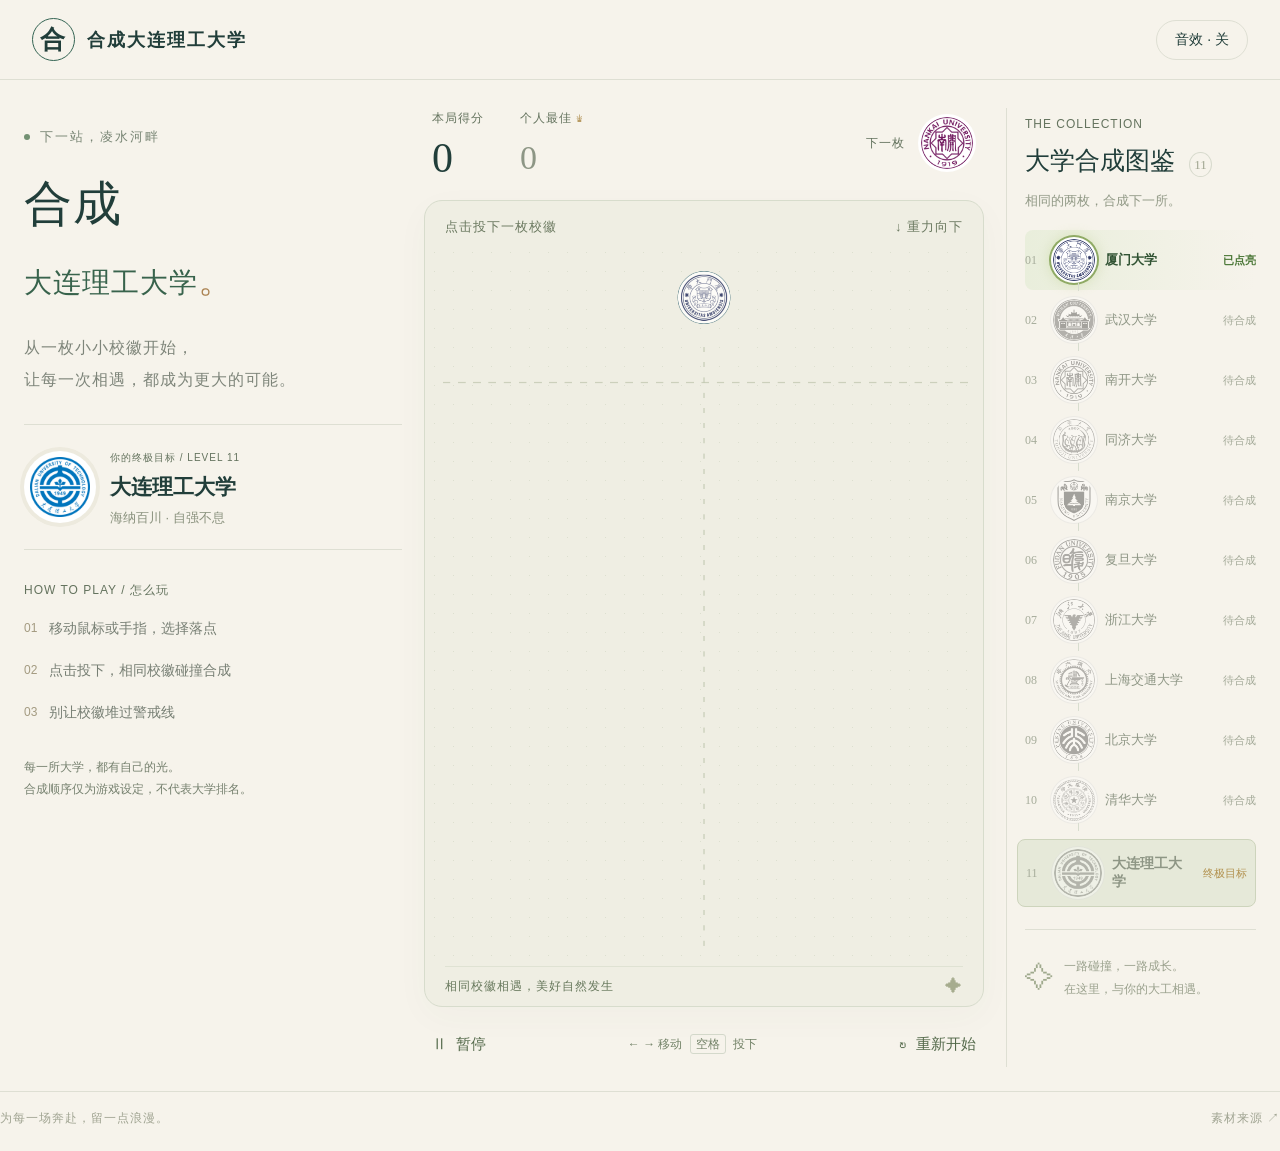
==== commit 8e39b938: "Publish high-resolution university merge game" ====
--- a/index.html
+++ b/index.html
@@ -1,6 +1,6 @@
 <!doctype html>
-<html lang="zh-CN"><head><meta charset="UTF-8"><meta name="viewport" content="width=device-width,initial-scale=1,viewport-fit=cover"><meta name="theme-color" content="#f6f3eb"><title>合成大连理工大学</title><link rel="stylesheet" href="style.css?v=qq-canvas-3"></head>
+<html lang="zh-CN"><head><meta charset="UTF-8"><meta name="viewport" content="width=device-width,initial-scale=1,viewport-fit=cover"><meta name="theme-color" content="#f6f3eb"><title>合成大连理工大学</title><link rel="stylesheet" href="style.css?v=mobile-safe-4"></head>
 <body><header><a class="brand" href="./"><span class="brand-icon">合</span><span>合成大连理工大学</span></a><button id="sound" aria-label="切换音效">音效 · 关</button></header>
 <main><section class="intro"><div class="eyebrow"><span></span> 下一站，凌水河畔</div><h1>合成<br><em>大连理工大学</em><span class="title-dot">。</span></h1><p class="lead">从一枚小小校徽开始，<br>让每一次相遇，都成为更大的可能。</p><div class="target"><div class="target-seal"><img src="assets/icons/10.png" alt="大连理工大学校徽"></div><div><span class="micro">你的终极目标 / LEVEL 11</span><h2>大连理工大学</h2><p>海纳百川 · 自强不息</p></div><span class="star">✦</span></div><div class="instructions"><span class="micro">HOW TO PLAY / 怎么玩</span><p><b>01</b><span>移动鼠标或手指，选择落点</span></p><p><b>02</b><span>点击投下，相同校徽碰撞合成</span></p><p><b>03</b><span>别让校徽堆过警戒线</span></p></div><div class="note">每一所大学，都有自己的光。<br>合成顺序仅为游戏设定，不代表大学排名。</div></section>
 <section class="game-column"><div class="scorebar"><div><span class="micro">本局得分</span><strong id="score">0</strong></div><div class="best"><span class="micro">个人最佳 <span>♛</span></span><strong id="best">0</strong></div><div class="next"><span class="micro">下一枚</span><img id="next" alt="下一枚校徽"></div></div><div class="board-wrap"><div class="board-label"><span id="status">点击投下一枚校徽</span><span>↓ 重力向下</span></div><div id="game" tabindex="0" role="application" aria-label="校徽合成游戏：左右方向键移动，空格投下，P暂停"><div id="boot-status" role="status"><span id="boot-message">正在加载校徽…</span><button id="boot-retry" hidden>重新加载</button></div></div><div id="overlay" class="overlay" hidden><div><span class="micro" id="overlay-tag">TAKE A BREAK</span><h2 id="overlay-title">休息一下</h2><p id="overlay-text">你的校徽正在原地等你。</p><button id="continue" class="primary">继续游戏 →</button><button id="over-restart">重新开始</button></div></div><div class="board-bottom"><span>相同校徽相遇，美好自然发生</span><span>✦</span></div></div><div class="controls"><button id="pause">Ⅱ <span>暂停</span></button><span class="keyboard">← → 移动 <kbd>空格</kbd> 投下</span><button id="restart">↻ <span>重新开始</span></button></div></section>
-<aside class="collection"><div class="collection-head"><span class="micro">THE COLLECTION</span><h2>大学合成图鉴 <span>11</span></h2><p>相同的两枚，合成下一所。</p></div><ol id="levels"></ol><div class="collection-foot"><span>✧</span><p>一路碰撞，一路成长。<br>在这里，与你的大工相遇。</p></div></aside></main><footer><span>为每一场奔赴，留一点浪漫。</span><span><a href="credits.html" target="_blank">素材来源 ↗</a></span></footer><div id="toast" role="status"></div><script src="boot.js?v=qq-canvas-3"></script><script src="assets/phaser.min.js"></script><script src="platform.js?v=qq-canvas-3"></script><script src="game.js?v=qq-canvas-3"></script></body></html>
+<aside class="collection"><div class="collection-head"><span class="micro">THE COLLECTION</span><h2>大学合成图鉴 <span>11</span></h2><p>相同的两枚，合成下一所。</p></div><ol id="levels"></ol><div class="collection-foot"><span>✧</span><p>一路碰撞，一路成长。<br>在这里，与你的大工相遇。</p></div></aside></main><footer><span>为每一场奔赴，留一点浪漫。</span><span><a href="credits.html" target="_blank">素材来源 ↗</a></span></footer><div id="toast" role="status"></div><script src="boot.js?v=mobile-safe-4"></script></body></html>
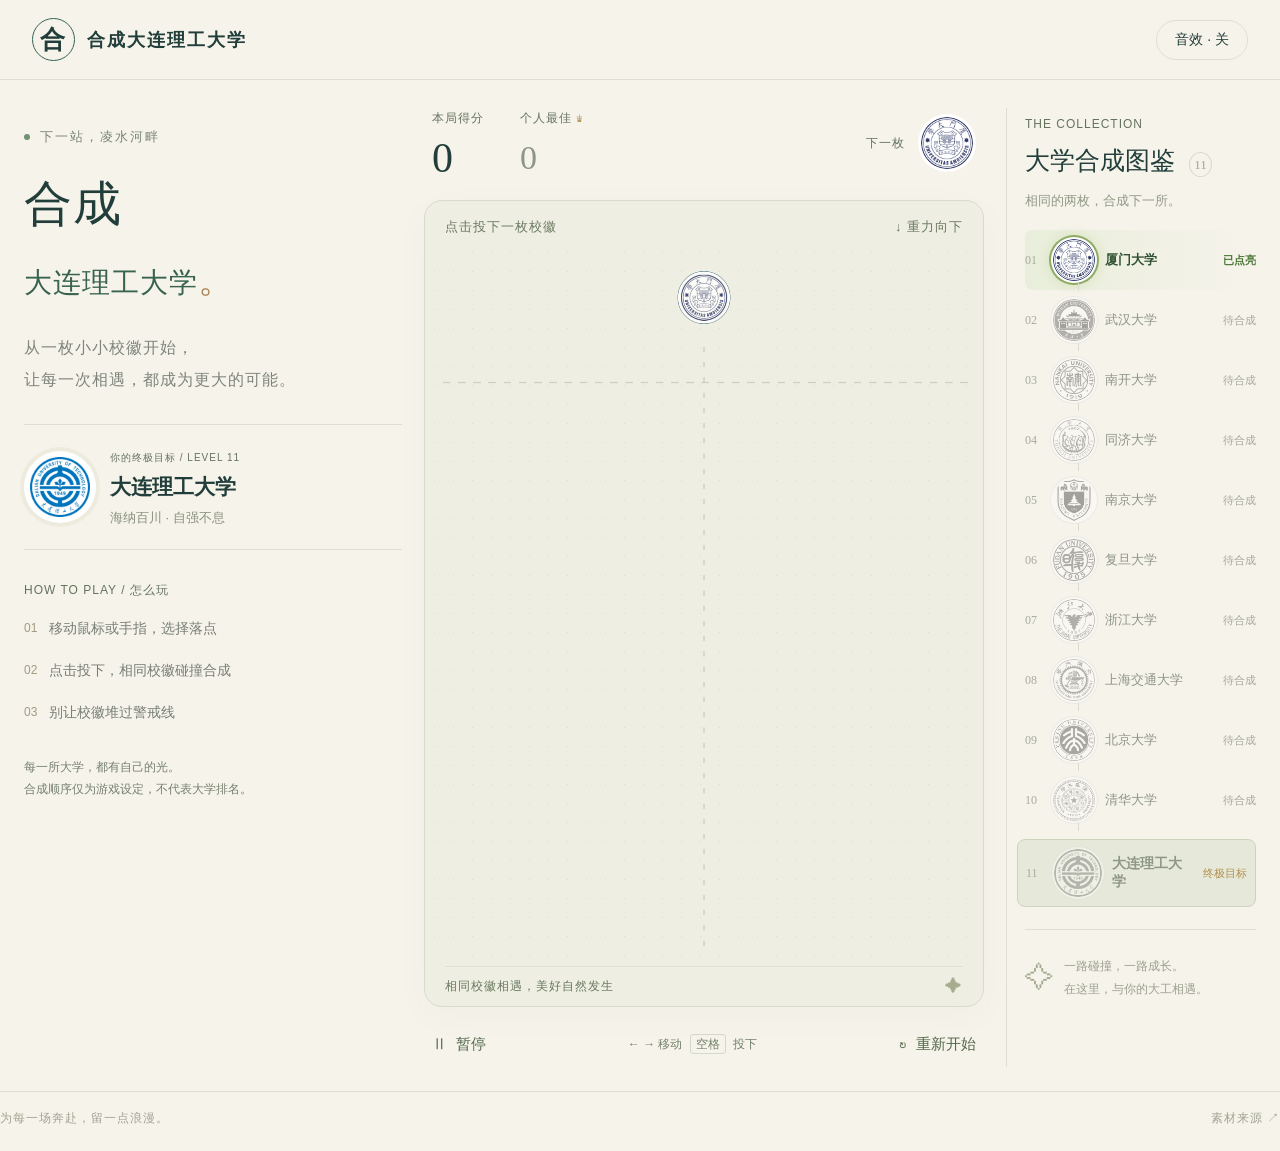
==== commit f7c98b99: "Publish high-resolution university merge game" ====
--- a/index.html
+++ b/index.html
@@ -1,6 +1,6 @@
 <!doctype html>
-<html lang="zh-CN"><head><meta charset="UTF-8"><meta name="viewport" content="width=device-width,initial-scale=1,viewport-fit=cover"><meta name="theme-color" content="#f6f3eb"><title>合成大连理工大学</title><link rel="stylesheet" href="style.css?v=mobile-safe-4"></head>
+<html lang="zh-CN"><head><meta charset="UTF-8"><meta name="viewport" content="width=device-width,initial-scale=1,viewport-fit=cover"><meta name="theme-color" content="#f6f3eb"><title>合成大连理工大学</title><link rel="stylesheet" href="style.css?v=unified-mobile-5"></head>
 <body><header><a class="brand" href="./"><span class="brand-icon">合</span><span>合成大连理工大学</span></a><button id="sound" aria-label="切换音效">音效 · 关</button></header>
 <main><section class="intro"><div class="eyebrow"><span></span> 下一站，凌水河畔</div><h1>合成<br><em>大连理工大学</em><span class="title-dot">。</span></h1><p class="lead">从一枚小小校徽开始，<br>让每一次相遇，都成为更大的可能。</p><div class="target"><div class="target-seal"><img src="assets/icons/10.png" alt="大连理工大学校徽"></div><div><span class="micro">你的终极目标 / LEVEL 11</span><h2>大连理工大学</h2><p>海纳百川 · 自强不息</p></div><span class="star">✦</span></div><div class="instructions"><span class="micro">HOW TO PLAY / 怎么玩</span><p><b>01</b><span>移动鼠标或手指，选择落点</span></p><p><b>02</b><span>点击投下，相同校徽碰撞合成</span></p><p><b>03</b><span>别让校徽堆过警戒线</span></p></div><div class="note">每一所大学，都有自己的光。<br>合成顺序仅为游戏设定，不代表大学排名。</div></section>
 <section class="game-column"><div class="scorebar"><div><span class="micro">本局得分</span><strong id="score">0</strong></div><div class="best"><span class="micro">个人最佳 <span>♛</span></span><strong id="best">0</strong></div><div class="next"><span class="micro">下一枚</span><img id="next" alt="下一枚校徽"></div></div><div class="board-wrap"><div class="board-label"><span id="status">点击投下一枚校徽</span><span>↓ 重力向下</span></div><div id="game" tabindex="0" role="application" aria-label="校徽合成游戏：左右方向键移动，空格投下，P暂停"><div id="boot-status" role="status"><span id="boot-message">正在加载校徽…</span><button id="boot-retry" hidden>重新加载</button></div></div><div id="overlay" class="overlay" hidden><div><span class="micro" id="overlay-tag">TAKE A BREAK</span><h2 id="overlay-title">休息一下</h2><p id="overlay-text">你的校徽正在原地等你。</p><button id="continue" class="primary">继续游戏 →</button><button id="over-restart">重新开始</button></div></div><div class="board-bottom"><span>相同校徽相遇，美好自然发生</span><span>✦</span></div></div><div class="controls"><button id="pause">Ⅱ <span>暂停</span></button><span class="keyboard">← → 移动 <kbd>空格</kbd> 投下</span><button id="restart">↻ <span>重新开始</span></button></div></section>
-<aside class="collection"><div class="collection-head"><span class="micro">THE COLLECTION</span><h2>大学合成图鉴 <span>11</span></h2><p>相同的两枚，合成下一所。</p></div><ol id="levels"></ol><div class="collection-foot"><span>✧</span><p>一路碰撞，一路成长。<br>在这里，与你的大工相遇。</p></div></aside></main><footer><span>为每一场奔赴，留一点浪漫。</span><span><a href="credits.html" target="_blank">素材来源 ↗</a></span></footer><div id="toast" role="status"></div><script src="boot.js?v=mobile-safe-4"></script></body></html>
+<aside class="collection"><div class="collection-head"><span class="micro">THE COLLECTION</span><h2>大学合成图鉴 <span>11</span></h2><p>相同的两枚，合成下一所。</p></div><ol id="levels"></ol><div class="collection-foot"><span>✧</span><p>一路碰撞，一路成长。<br>在这里，与你的大工相遇。</p></div></aside></main><footer><span>为每一场奔赴，留一点浪漫。</span><span><a href="credits.html" target="_blank">素材来源 ↗</a></span></footer><div id="toast" role="status"></div><script src="boot.js?v=unified-mobile-5"></script></body></html>
